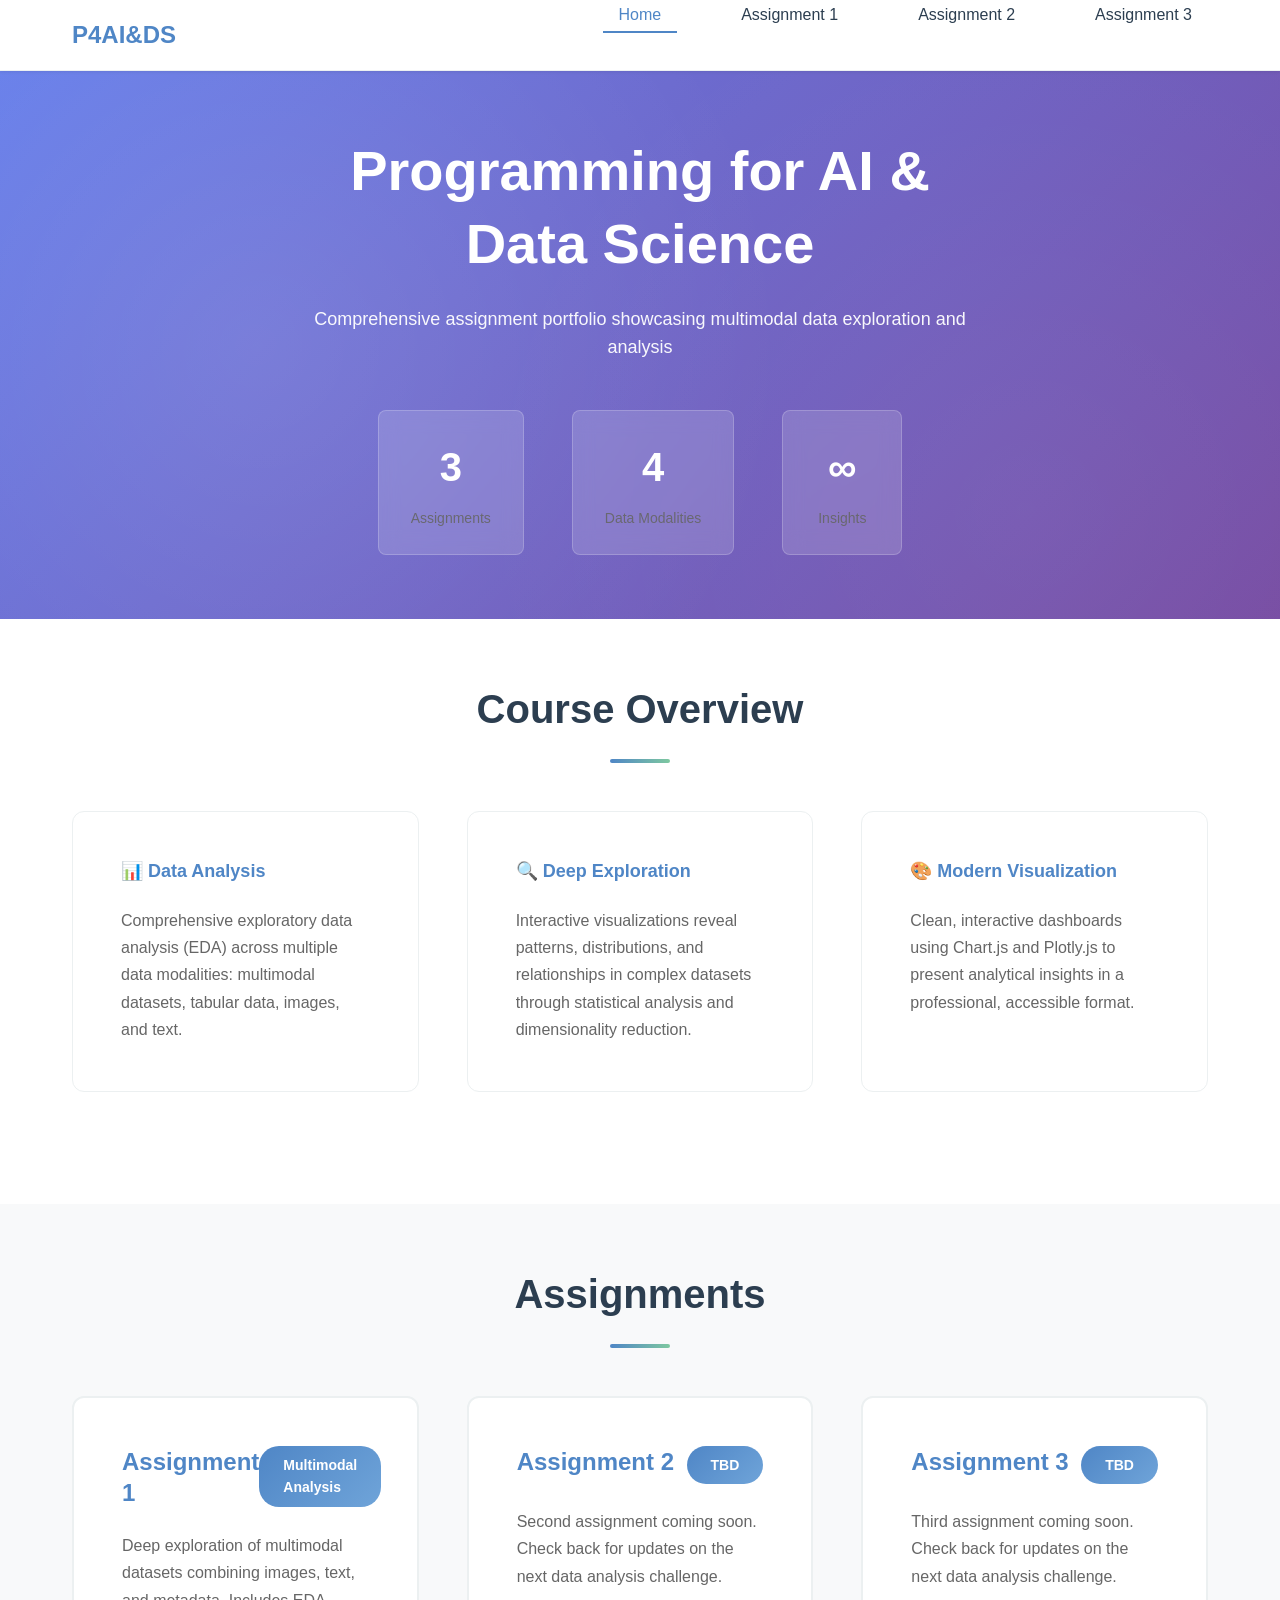
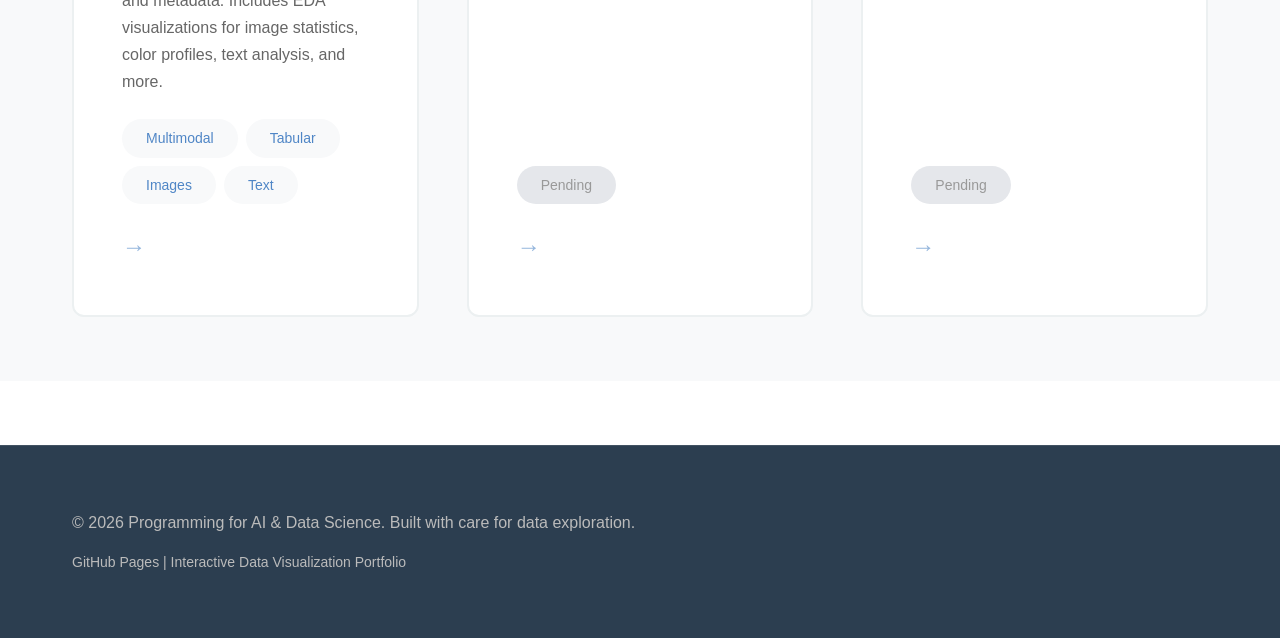
==== docs/index.html @ 7ad5f154 "add: eda data for multimodal and github page" ====
<!DOCTYPE html>
<html lang="en">
<head>
  <meta charset="UTF-8">
  <meta name="viewport" content="width=device-width, initial-scale=1.0">
  <title>Programming for AI & Data Science</title>
  <link rel="stylesheet" href="assets/css/style.css">
  <link rel="icon" type="image/svg+xml" href="assets/icon.svg">
</head>
<body>
  <!-- Navigation Bar -->
  <nav class="navbar">
    <div class="nav-container">
      <a href="index.html" class="nav-brand">P4AI&DS</a>
      <ul class="nav-links">
        <li><a href="index.html" class="active">Home</a></li>
        <li><a href="assignment1.html">Assignment 1</a></li>
        <li><a href="assignment2.html">Assignment 2</a></li>
        <li><a href="assignment3.html">Assignment 3</a></li>
      </ul>
    </div>
  </nav>

  <!-- Hero Section -->
  <section class="hero">
    <div class="hero-content">
      <h1>Programming for AI & Data Science</h1>
      <p class="subtitle">Comprehensive assignment portfolio showcasing multimodal data exploration and analysis</p>
      <div class="hero-stats">
        <div class="stat-card">
          <div class="stat-number">3</div>
          <div class="stat-label">Assignments</div>
        </div>
        <div class="stat-card">
          <div class="stat-number">4</div>
          <div class="stat-label">Data Modalities</div>
        </div>
        <div class="stat-card">
          <div class="stat-number">∞</div>
          <div class="stat-label">Insights</div>
        </div>
      </div>
    </div>
  </section>

  <!-- Course Overview -->
  <section class="section">
    <div class="container">
      <h2 class="section-title">Course Overview</h2>
      <div class="cards-grid">
        <div class="info-card">
          <h3>📊 Data Analysis</h3>
          <p>Comprehensive exploratory data analysis (EDA) across multiple data modalities: multimodal datasets, tabular data, images, and text.</p>
        </div>
        <div class="info-card">
          <h3>🔍 Deep Exploration</h3>
          <p>Interactive visualizations reveal patterns, distributions, and relationships in complex datasets through statistical analysis and dimensionality reduction.</p>
        </div>
        <div class="info-card">
          <h3>🎨 Modern Visualization</h3>
          <p>Clean, interactive dashboards using Chart.js and Plotly.js to present analytical insights in a professional, accessible format.</p>
        </div>
      </div>
    </div>
  </section>

  <!-- Assignments Overview -->
  <section class="section section-alt">
    <div class="container">
      <h2 class="section-title">Assignments</h2>
      <div class="assignments-grid">
        <!-- Assignment 1 -->
        <a href="assignment1.html" class="assignment-card">
          <div class="assignment-header">
            <h3>Assignment 1</h3>
            <span class="badge">Multimodal Analysis</span>
          </div>
          <p>Deep exploration of multimodal datasets combining images, text, and metadata. Includes EDA visualizations for image statistics, color profiles, text analysis, and more.</p>
          <div class="assignment-subtopics">
            <span class="topic">Multimodal</span>
            <span class="topic">Tabular</span>
            <span class="topic">Images</span>
            <span class="topic">Text</span>
          </div>
          <div class="card-arrow">→</div>
        </a>

        <!-- Assignment 2 -->
        <a href="assignment2.html" class="assignment-card">
          <div class="assignment-header">
            <h3>Assignment 2</h3>
            <span class="badge">TBD</span>
          </div>
          <p>Second assignment coming soon. Check back for updates on the next data analysis challenge.</p>
          <div class="assignment-subtopics">
            <span class="topic-disabled">Pending</span>
          </div>
          <div class="card-arrow">→</div>
        </a>

        <!-- Assignment 3 -->
        <a href="assignment3.html" class="assignment-card">
          <div class="assignment-header">
            <h3>Assignment 3</h3>
            <span class="badge">TBD</span>
          </div>
          <p>Third assignment coming soon. Check back for updates on the next data analysis challenge.</p>
          <div class="assignment-subtopics">
            <span class="topic-disabled">Pending</span>
          </div>
          <div class="card-arrow">→</div>
        </a>
      </div>
    </div>
  </section>

  <!-- Footer -->
  <footer class="footer">
    <div class="container">
      <p>&copy; 2026 Programming for AI & Data Science. Built with care for data exploration.</p>
      <p class="footer-meta">GitHub Pages | Interactive Data Visualization Portfolio</p>
    </div>
  </footer>

  <script src="assets/js/main.js"></script>
</body>
</html>
---- docs/assets/css/style.css ----
/* ============================================================================
   Global Styles & Variables
   ============================================================================ */

:root {
  /* Color Palette */
  --primary: #4f86c6;
  --primary-dark: #3d5f91;
  --primary-light: #6fa4d9;
  --secondary: #7ec8a0;
  --accent: #f39c12;
  --neutral-dark: #2c3e50;
  --neutral-light: #ecf0f1;
  --neutral-lighter: #f8f9fa;
  --success: #27ae60;
  --warning: #e67e22;
  --danger: #e74c3c;
  
  /* Typography */
  --font-family: -apple-system, BlinkMacSystemFont, 'Segoe UI', Roboto, 'Helvetica Neue', Arial, sans-serif;
  --font-mono: 'Fira Code', 'Courier New', monospace;
  --font-size-sm: 0.875rem;
  --font-size-base: 1rem;
  --font-size-lg: 1.125rem;
  --font-size-xl: 1.5rem;
  --font-size-2xl: 2rem;
  --font-size-3xl: 2.5rem;
  --font-size-4xl: 3.5rem;
  
  /* Spacing */
  --spacing-xs: 0.25rem;
  --spacing-sm: 0.5rem;
  --spacing-base: 1rem;
  --spacing-lg: 1.5rem;
  --spacing-xl: 2rem;
  --spacing-2xl: 3rem;
  --spacing-3xl: 4rem;
  
  /* Shadows */
  --shadow-sm: 0 1px 3px rgba(0, 0, 0, 0.08);
  --shadow-md: 0 4px 12px rgba(0, 0, 0, 0.12);
  --shadow-lg: 0 8px 24px rgba(0, 0, 0, 0.15);
  --shadow-hover: 0 12px 32px rgba(0, 0, 0, 0.18);
  
  /* Border Radius */
  --radius-sm: 4px;
  --radius-md: 8px;
  --radius-lg: 12px;
  --radius-xl: 16px;
  
  /* Transitions */
  --transition: all 0.3s cubic-bezier(0.4, 0, 0.2, 1);
  --transition-fast: all 0.15s ease-out;
}

/* Reset & Base */
* {
  margin: 0;
  padding: 0;
  box-sizing: border-box;
}

html {
  scroll-behavior: smooth;
}

body {
  font-family: var(--font-family);
  line-height: 1.6;
  color: var(--neutral-dark);
  background-color: #fff;
  overflow-x: hidden;
}

/* ============================================================================
   Typography
   ============================================================================ */

h1, h2, h3, h4, h5, h6 {
  font-weight: 600;
  line-height: 1.3;
  margin-bottom: var(--spacing-lg);
}

h1 { font-size: var(--font-size-4xl); }
h2 { font-size: var(--font-size-3xl); }
h3 { font-size: var(--font-size-xl); }
h4 { font-size: var(--font-size-lg); }

p {
  margin-bottom: var(--spacing-base);
}

p:last-child {
  margin-bottom: 0;
}

a {
  color: var(--primary);
  text-decoration: none;
  transition: var(--transition);
}

a:hover {
  color: var(--primary-dark);
}

/* ============================================================================
   Navigation Bar
   ============================================================================ */

.navbar {
  background-color: #fff;
  border-bottom: 1px solid var(--neutral-light);
  position: sticky;
  top: 0;
  z-index: 100;
  box-shadow: var(--shadow-sm);
}

.nav-container {
  max-width: 1200px;
  margin: 0 auto;
  display: flex;
  justify-content: space-between;
  align-items: center;
  padding: 0 var(--spacing-xl);
  height: 70px;
}

.nav-brand {
  font-size: var(--font-size-xl);
  font-weight: 700;
  color: var(--primary);
  display: flex;
  align-items: center;
}

.nav-links {
  display: flex;
  list-style: none;
  gap: var(--spacing-2xl);
}

.nav-links a {
  font-size: var(--font-size-base);
  font-weight: 500;
  color: var(--neutral-dark);
  padding: var(--spacing-sm) var(--spacing-base);
  border-bottom: 2px solid transparent;
  transition: var(--transition-fast);
}

.nav-links a:hover,
.nav-links a.active {
  color: var(--primary);
  border-bottom-color: var(--primary);
}

/* Responsive Navigation */
@media (max-width: 768px) {
  .nav-container {
    padding: 0 var(--spacing-lg);
  }
  
  .nav-links {
    gap: var(--spacing-lg);
  }
}

/* ============================================================================
   Hero Section
   ============================================================================ */

.hero {
  background: linear-gradient(135deg, #667eea 0%, #764ba2 100%);
  color: #fff;
  padding: var(--spacing-3xl) var(--spacing-xl);
  text-align: center;
  min-height: 450px;
  display: flex;
  align-items: center;
  justify-content: center;
  position: relative;
  overflow: hidden;
}

.hero::before {
  content: '';
  position: absolute;
  top: 0;
  left: 0;
  right: 0;
  bottom: 0;
  background: 
    radial-gradient(circle at 20% 50%, rgba(255,255,255,.1) 0%, transparent 50%),
    radial-gradient(circle at 80% 80%, rgba(255,255,255,.05) 0%, transparent 50%);
  pointer-events: none;
}

.hero-content {
  position: relative;
  z-index: 1;
  max-width: 700px;
}

.hero h1 {
  font-size: var(--font-size-4xl);
  margin-bottom: var(--spacing-lg);
  animation: slideDown 0.8s ease-out;
}

.hero .subtitle {
  font-size: var(--font-size-lg);
  margin-bottom: var(--spacing-2xl);
  opacity: 0.95;
  animation: slideUp 0.8s ease-out 0.2s backwards;
}

.hero-stats {
  display: flex;
  justify-content: center;
  gap: var(--spacing-2xl);
  margin-top: var(--spacing-2xl);
  animation: slideUp 0.8s ease-out 0.4s backwards;
}

.stat-card {
  background: rgba(255, 255, 255, 0.15);
  backdrop-filter: blur(10px);
  padding: var(--spacing-lg) var(--spacing-xl);
  border-radius: var(--radius-md);
  border: 1px solid rgba(255, 255, 255, 0.2);
  min-width: 120px;
}

.stat-number {
  font-size: var(--font-size-3xl);
  font-weight: 700;
  display: block;
}

.stat-label {
  font-size: var(--font-size-sm);
  opacity: 0.9;
  margin-top: var(--spacing-sm);
  display: block;
}

@keyframes slideDown {
  from {
    opacity: 0;
    transform: translateY(-30px);
  }
  to {
    opacity: 1;
    transform: translateY(0);
  }
}

@keyframes slideUp {
  from {
    opacity: 0;
    transform: translateY(30px);
  }
  to {
    opacity: 1;
    transform: translateY(0);
  }
}

/* Responsive Hero */
@media (max-width: 768px) {
  .hero {
    min-height: 350px;
    padding: var(--spacing-2xl) var(--spacing-lg);
  }
  
  .hero h1 {
    font-size: var(--font-size-3xl);
  }
  
  .hero .subtitle {
    font-size: var(--font-size-base);
  }
  
  .hero-stats {
    flex-direction: column;
    gap: var(--spacing-lg);
  }
}

/* ============================================================================
   Container & Layout
   ============================================================================ */

.container {
  max-width: 1200px;
  margin: 0 auto;
  padding: 0 var(--spacing-xl);
}

.section {
  padding: var(--spacing-3xl) 0;
}

.section-alt {
  background-color: var(--neutral-lighter);
}

.section-title {
  text-align: center;
  margin-bottom: var(--spacing-2xl);
  position: relative;
  display: inline-block;
  width: 100%;
}

.section-title::after {
  content: '';
  display: block;
  width: 60px;
  height: 4px;
  background: linear-gradient(90deg, var(--primary), var(--secondary));
  margin: var(--spacing-lg) auto 0;
  border-radius: 2px;
}

/* ============================================================================
   Cards Grid
   ============================================================================ */

.cards-grid {
  display: grid;
  grid-template-columns: repeat(auto-fit, minmax(280px, 1fr));
  gap: var(--spacing-2xl);
  margin-bottom: var(--spacing-2xl);
}

.info-card {
  background: #fff;
  border: 1px solid var(--neutral-light);
  border-radius: var(--radius-lg);
  padding: var(--spacing-2xl);
  transition: var(--transition);
  display: flex;
  flex-direction: column;
}

.info-card:hover {
  transform: translateY(-4px);
  box-shadow: var(--shadow-md);
  border-color: var(--primary-light);
}

.info-card h3 {
  color: var(--primary);
  margin-bottom: var(--spacing-lg);
  font-size: var(--font-size-lg);
}

.info-card p {
  color: #666;
  flex-grow: 1;
  line-height: 1.7;
}

/* ============================================================================
   Assignments Grid & Cards
   ============================================================================ */

.assignments-grid {
  display: grid;
  grid-template-columns: repeat(auto-fit, minmax(320px, 1fr));
  gap: var(--spacing-2xl);
}

.assignment-card {
  background: #fff;
  border: 2px solid var(--neutral-light);
  border-radius: var(--radius-lg);
  padding: var(--spacing-2xl);
  transition: var(--transition);
  display: flex;
  flex-direction: column;
  position: relative;
  overflow: hidden;
  cursor: pointer;
}

.assignment-card::before {
  content: '';
  position: absolute;
  top: 0;
  left: 0;
  right: 0;
  height: 4px;
  background: linear-gradient(90deg, var(--primary), var(--secondary));
  transform: scaleX(0);
  transform-origin: left;
  transition: var(--transition);
}

.assignment-card:hover {
  transform: translateY(-6px);
  box-shadow: var(--shadow-lg);
  border-color: var(--primary);
}

.assignment-card:hover::before {
  transform: scaleX(1);
}

.assignment-header {
  display: flex;
  justify-content: space-between;
  align-items: flex-start;
  margin-bottom: var(--spacing-lg);
}

.assignment-header h3 {
  margin: 0;
  color: var(--primary);
  font-size: var(--font-size-xl);
}

.badge {
  display: inline-block;
  background: linear-gradient(135deg, var(--primary), var(--primary-light));
  color: #fff;
  padding: var(--spacing-sm) var(--spacing-lg);
  border-radius: 20px;
  font-size: var(--font-size-sm);
  font-weight: 600;
}

.assignment-card p {
  color: #666;
  margin-bottom: var(--spacing-lg);
  line-height: 1.7;
  flex-grow: 1;
}

.assignment-subtopics {
  display: flex;
  flex-wrap: wrap;
  gap: var(--spacing-sm);
  margin-bottom: var(--spacing-lg);
}

.topic {
  display: inline-block;
  background: var(--neutral-lighter);
  color: var(--primary);
  padding: var(--spacing-sm) var(--spacing-lg);
  border-radius: 20px;
  font-size: var(--font-size-sm);
  font-weight: 500;
  transition: var(--transition-fast);
}

.topic:hover {
  background: var(--primary);
  color: #fff;
}

.topic-disabled {
  display: inline-block;
  background: #e5e7eb;
  color: #999;
  padding: var(--spacing-sm) var(--spacing-lg);
  border-radius: 20px;
  font-size: var(--font-size-sm);
  font-weight: 500;
  cursor: not-allowed;
}

.card-arrow {
  font-size: var(--font-size-xl);
  color: var(--primary);
  transition: var(--transition-fast);
  opacity: 0.6;
  font-weight: 700;
}

.assignment-card:hover .card-arrow {
  opacity: 1;
  transform: translateX(4px);
}

/* ============================================================================
   Breadcrumb Navigation
   ============================================================================ */

.breadcrumb {
  display: flex;
  gap: var(--spacing-sm);
  margin-bottom: var(--spacing-2xl);
  font-size: var(--font-size-sm);
}

.breadcrumb a {
  color: var(--primary);
}

.breadcrumb a:hover {
  text-decoration: underline;
}

.breadcrumb span {
  color: #999;
}

/* ============================================================================
   Subpage Navigation
   ============================================================================ */

.subpage-nav {
  display: flex;
  flex-direction: column;
  gap: var(--spacing-lg);
  margin-bottom: var(--spacing-2xl);
}

.nav-tabs {
  display: flex;
  gap: var(--spacing-sm);
  border-bottom: 2px solid var(--neutral-light);
  flex-wrap: wrap;
}

.nav-tab {
  padding: var(--spacing-lg) var(--spacing-xl);
  border-bottom: 3px solid transparent;
  color: #666;
  font-weight: 500;
  cursor: pointer;
  transition: var(--transition-fast);
  margin-bottom: -2px;
}

.nav-tab:hover {
  color: var(--primary);
}

.nav-tab.active {
  color: var(--primary);
  border-bottom-color: var(--primary);
}

.nav-buttons {
  display: grid;
  grid-template-columns: repeat(auto-fit, minmax(150px, 1fr));
  gap: var(--spacing-lg);
}

.nav-button {
  padding: var(--spacing-lg);
  background: var(--neutral-lighter);
  border: 2px solid var(--neutral-light);
  border-radius: var(--radius-md);
  text-align: center;
  font-weight: 600;
  cursor: pointer;
  transition: var(--transition);
  color: var(--primary);
}

.nav-button:hover {
  background: var(--primary);
  color: #fff;
  border-color: var(--primary);
  transform: translateY(-2px);
}

.nav-button.active {
  background: var(--primary);
  color: #fff;
  border-color: var(--primary);
}

@media (max-width: 768px) {
  .nav-tabs {
    flex-direction: column;
  }
  
  .nav-tab {
    border-bottom: none;
    border-left: 3px solid transparent;
    padding: var(--spacing-base) var(--spacing-lg);
    margin-bottom: 0;
  }
  
  .nav-tab.active {
    border-left-color: var(--primary);
    border-bottom: none;
  }
}

/* ============================================================================
   Content Cards & Sections
   ============================================================================ */

.content-card {
  background: #fff;
  border: 1px solid var(--neutral-light);
  border-radius: var(--radius-lg);
  padding: var(--spacing-2xl);
  margin-bottom: var(--spacing-2xl);
  transition: var(--transition);
}

.content-card:hover {
  box-shadow: var(--shadow-md);
  border-color: var(--primary-light);
}

.content-card h3 {
  color: var(--primary);
  margin-bottom: var(--spacing-lg);
}

.content-card h4 {
  color: var(--neutral-dark);
  margin-top: var(--spacing-lg);
  margin-bottom: var(--spacing-base);
}

.content-card p {
  color: #666;
  margin-bottom: var(--spacing-base);
}

/* ============================================================================
   Charts Container
   ============================================================================ */

.chart-container {
  position: relative;
  background: #fff;
  border: 1px solid var(--neutral-light);
  border-radius: var(--radius-lg);
  padding: var(--spacing-2xl);
  margin-bottom: var(--spacing-2xl);
}

.chart-title {
  font-size: var(--font-size-lg);
  font-weight: 600;
  color: var(--primary);
  margin-bottom: var(--spacing-base);
}

.chart-description {
  font-size: var(--font-size-sm);
  color: #888;
  margin-bottom: var(--spacing-lg);
  line-height: 1.5;
}

.chart-wrapper {
  position: relative;
  min-height: 300px;
  display: flex;
  align-items: center;
  justify-content: center;
}

.charts-grid {
  display: grid;
  grid-template-columns: repeat(auto-fit, minmax(450px, 1fr));
  gap: var(--spacing-2xl);
  margin-bottom: var(--spacing-2xl);
}

@media (max-width: 768px) {
  .charts-grid {
    grid-template-columns: 1fr;
  }
}

/* ============================================================================
   Stats Sheet
   ============================================================================ */

.stats-hero {
  background: linear-gradient(135deg, rgba(79, 134, 198, 0.1), rgba(126, 200, 160, 0.1));
  border: 2px solid var(--primary-light);
  border-radius: var(--radius-lg);
  padding: var(--spacing-2xl);
  margin-bottom: var(--spacing-2xl);
  text-align: center;
}

.stats-hero-content {
  display: grid;
  grid-template-columns: repeat(auto-fit, minmax(200px, 1fr));
  gap: var(--spacing-2xl);
  margin-bottom: var(--spacing-xl);
}

.stat-item {
  text-align: center;
}

.stat-value {
  font-size: var(--font-size-3xl);
  font-weight: 700;
  color: var(--primary);
  display: block;
}

.stat-label {
  font-size: var(--font-size-sm);
  color: #666;
  margin-top: var(--spacing-sm);
}

/* ============================================================================
   Badge & Pill Styles
   ============================================================================ */

.badge-grid {
  display: grid;
  grid-template-columns: repeat(auto-fit, minmax(150px, 1fr));
  gap: var(--spacing-lg);
  margin-bottom: var(--spacing-2xl);
}

.badge-item {
  background: #fff;
  border: 1px solid var(--neutral-light);
  border-radius: var(--radius-md);
  padding: var(--spacing-lg);
  text-align: center;
  transition: var(--transition);
}

.badge-item:hover {
  box-shadow: var(--shadow-md);
  border-color: var(--primary);
}

.badge-label {
  display: block;
  font-weight: 600;
  color: var(--primary);
  margin-bottom: var(--spacing-sm);
}

.badge-value {
  display: block;
  font-size: var(--font-size-xl);
  font-weight: 700;
  color: var(--neutral-dark);
}

/* Quality Badges */
.quality-badge {
  display: inline-block;
  padding: var(--spacing-sm) var(--spacing-lg);
  border-radius: 4px;
  font-weight: 600;
  font-size: var(--font-size-sm);
  margin-right: var(--spacing-base);
  margin-bottom: var(--spacing-base);
}

.quality-badge.success {
  background: #d4edda;
  color: #155724;
  border: 1px solid #c3e6cb;
}

.quality-badge.warning {
  background: #fff3cd;
  color: #856404;
  border: 1px solid #ffeeba;
}

.quality-badge.danger {
  background: #f8d7da;
  color: #721c24;
  border: 1px solid #f5c6cb;
}

/* ============================================================================
   Color Swatches
   ============================================================================ */

.swatches-container {
  display: grid;
  grid-template-columns: repeat(auto-fit, minmax(100px, 1fr));
  gap: var(--spacing-lg);
  margin-bottom: var(--spacing-2xl);
}

.swatch {
  width: 100%;
  aspect-ratio: 1;
  border-radius: var(--radius-lg);
  display: flex;
  align-items: flex-end;
  justify-content: center;
  padding: var(--spacing-base);
  cursor: pointer;
  transition: var(--transition);
  box-shadow: var(--shadow-sm);
  border: 1px solid rgba(0, 0, 0, 0.05);
}

.swatch:hover {
  transform: scale(1.05);
  box-shadow: var(--shadow-md);
}

.swatch span {
  font-size: var(--font-size-sm);
  font-weight: 600;
  color: #fff;
  text-shadow: 0 1px 3px rgba(0, 0, 0, 0.3);
  text-align: center;
}

/* ============================================================================
   Gallery Grid
   ============================================================================ */

.gallery-grid {
  display: grid;
  grid-template-columns: repeat(auto-fill, minmax(150px, 1fr));
  gap: var(--spacing-lg);
  margin-bottom: var(--spacing-2xl);
}

.gallery-item {
  aspect-ratio: 1;
  background: var(--neutral-lighter);
  border-radius: var(--radius-md);
  overflow: hidden;
  cursor: pointer;
  transition: var(--transition);
  box-shadow: var(--shadow-sm);
  border: 1px solid var(--neutral-light);
}

.gallery-item:hover {
  transform: scale(1.05);
  box-shadow: var(--shadow-md);
}

.gallery-item img {
  width: 100%;
  height: 100%;
  object-fit: cover;
  display: block;
}

/* ============================================================================
   List Styles
   ============================================================================ */

ul, ol {
  margin-left: var(--spacing-xl);
  margin-bottom: var(--spacing-lg);
}

li {
  margin-bottom: var(--spacing-base);
  color: #666;
}

/* ============================================================================
   Code Block
   ============================================================================ */

code {
  background: var(--neutral-lighter);
  padding: 2px 6px;
  border-radius: 4px;
  font-family: var(--font-mono);
  font-size: 0.9em;
  color: #e74c3c;
}

pre {
  background: #2c3e50;
  color: #ecf0f1;
  padding: var(--spacing-lg);
  border-radius: var(--radius-md);
  overflow-x: auto;
  margin-bottom: var(--spacing-lg);
  font-family: var(--font-mono);
  font-size: 0.9rem;
}

pre code {
  background: none;
  color: inherit;
  padding: 0;
}

/* ============================================================================
   Loading States
   ============================================================================ */

.loading {
  display: inline-block;
  width: 20px;
  height: 20px;
  border: 3px solid var(--neutral-light);
  border-top-color: var(--primary);
  border-radius: 50%;
  animation: spin 0.8s linear infinite;
}

@keyframes spin {
  to { transform: rotate(360deg); }
}

.placeholder {
  background: var(--neutral-lighter);
  border: 2px dashed var(--neutral-light);
  border-radius: var(--radius-md);
  padding: var(--spacing-3xl) var(--spacing-xl);
  text-align: center;
  color: #999;
}

/* ============================================================================
   Footer
   ============================================================================ */

.footer {
  background: var(--neutral-dark);
  color: #fff;
  padding: var(--spacing-3xl) 0;
  margin-top: var(--spacing-3xl);
  border-top: 1px solid rgba(255, 255, 255, 0.1);
}

.footer p {
  margin-bottom: var(--spacing-base);
  color: #bbb;
}

.footer p:last-child {
  margin-bottom: 0;
}

.footer-meta {
  font-size: var(--font-size-sm);
  color: #999;
}

/* ============================================================================
   Responsive Design
   ============================================================================ */

@media (max-width: 768px) {
  :root {
    --font-size-4xl: 2rem;
    --font-size-3xl: 1.75rem;
    --spacing-3xl: 2rem;
    --spacing-2xl: 1.5rem;
  }
  
  .container {
    padding: 0 var(--spacing-lg);
  }
  
  .section {
    padding: var(--spacing-2xl) 0;
  }
  
  .cards-grid {
    grid-template-columns: 1fr;
  }
  
  .assignments-grid {
    grid-template-columns: 1fr;
  }
  
  .hero-stats {
    gap: var(--spacing-lg);
  }
}

/* ============================================================================
   Utilities
   ============================================================================ */

.text-center { text-align: center; }
.text-right { text-align: right; }
.text-primary { color: var(--primary); }
.text-secondary { color: var(--secondary); }
.text-muted { color: #999; }

.mt-sm { margin-top: var(--spacing-sm); }
.mt-base { margin-top: var(--spacing-base); }
.mt-lg { margin-top: var(--spacing-lg); }
.mt-xl { margin-top: var(--spacing-xl); }
.mt-2xl { margin-top: var(--spacing-2xl); }

.mb-sm { margin-bottom: var(--spacing-sm); }
.mb-base { margin-bottom: var(--spacing-base); }
.mb-lg { margin-bottom: var(--spacing-lg); }
.mb-xl { margin-bottom: var(--spacing-xl); }
.mb-2xl { margin-bottom: var(--spacing-2xl); }

.gap-sm { gap: var(--spacing-sm); }
.gap-base { gap: var(--spacing-base); }
.gap-lg { gap: var(--spacing-lg); }
.gap-xl { gap: var(--spacing-xl); }
.gap-2xl { gap: var(--spacing-2xl); }
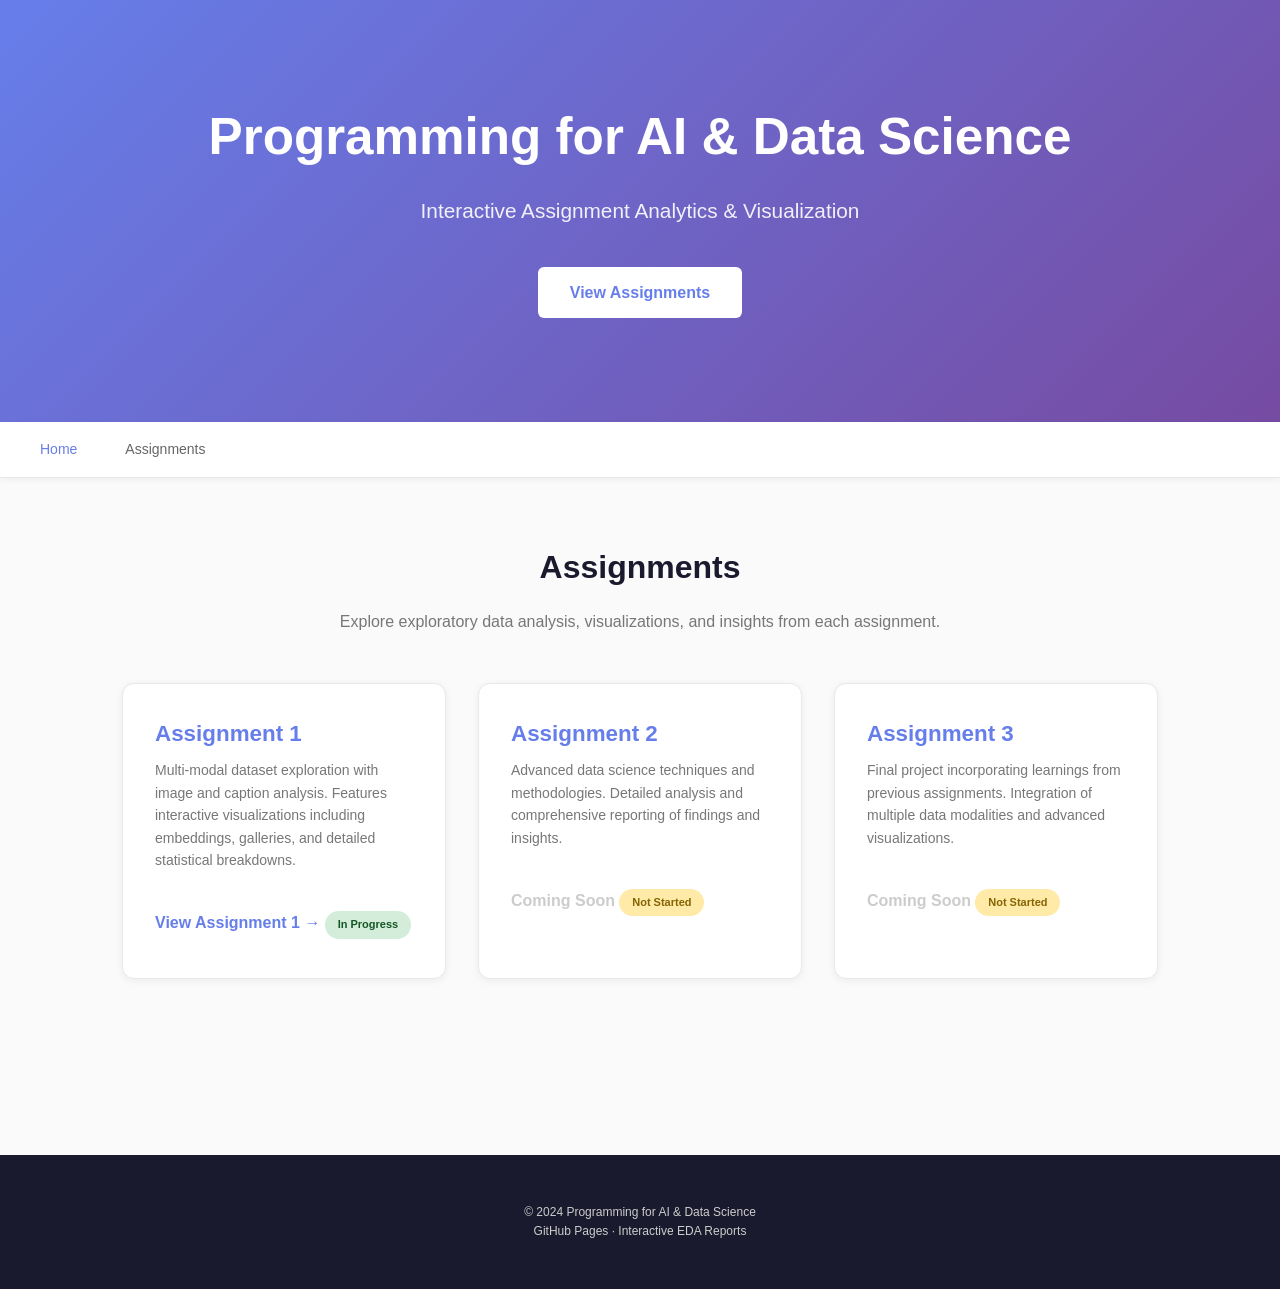
==== commit 4663ebe2: "add: eda data for multimodal and github page" ====
--- a/docs/index.html
+++ b/docs/index.html
@@ -5,123 +5,161 @@
   <meta name="viewport" content="width=device-width, initial-scale=1.0">
   <title>Programming for AI & Data Science</title>
   <link rel="stylesheet" href="assets/css/style.css">
-  <link rel="icon" type="image/svg+xml" href="assets/icon.svg">
+  <style>
+    .hero {
+      background: linear-gradient(135deg, #667eea 0%, #764ba2 100%);
+      color: #fff;
+      padding: 6rem 2rem;
+      text-align: center;
+    }
+
+    .hero h1 {
+      font-size: 3.2rem;
+      margin-bottom: 1rem;
+      font-weight: 700;
+    }
+
+    .hero p {
+      font-size: 1.3rem;
+      color: rgba(255, 255, 255, 0.9);
+      margin-bottom: 2rem;
+    }
+
+    .cta-button {
+      display: inline-block;
+      background: #fff;
+      color: #667eea;
+      padding: 0.8rem 2rem;
+      border-radius: 6px;
+      text-decoration: none;
+      font-weight: 600;
+      transition: transform 0.2s ease, box-shadow 0.2s ease;
+      margin: 0.5rem;
+    }
+
+    .cta-button:hover {
+      transform: translateY(-2px);
+      box-shadow: 0 6px 12px rgba(0, 0, 0, 0.15);
+    }
+
+    .assignments {
+      display: grid;
+      grid-template-columns: repeat(auto-fit, minmax(300px, 1fr));
+      gap: 2rem;
+      margin: 3rem 0;
+    }
+
+    .assignment-card {
+      background: #fff;
+      border: 1px solid #e8e8e8;
+      border-radius: 12px;
+      padding: 2rem;
+      box-shadow: 0 2px 8px rgba(0, 0, 0, 0.06);
+      transition: all 0.3s ease;
+    }
+
+    .assignment-card:hover {
+      transform: translateY(-4px);
+      box-shadow: 0 8px 20px rgba(0, 0, 0, 0.12);
+      border-color: #667eea;
+    }
+
+    .assignment-card h3 {
+      color: #667eea;
+      font-size: 1.4rem;
+      margin-bottom: 0.5rem;
+    }
+
+    .assignment-card p {
+      color: #777;
+      margin-bottom: 1.5rem;
+      font-size: 14px;
+      line-height: 1.6;
+    }
+
+    .assignment-link {
+      display: inline-block;
+      color: #667eea;
+      text-decoration: none;
+      font-weight: 600;
+      padding: 0.5rem 0;
+      border-bottom: 2px solid transparent;
+      transition: border-color 0.2s ease;
+    }
+
+    .assignment-link:hover {
+      border-bottom-color: #667eea;
+    }
+
+    .status {
+      display: inline-block;
+      background: #ffeaa7;
+      color: #856404;
+      padding: 0.3rem 0.8rem;
+      border-radius: 20px;
+      font-size: 11px;
+      font-weight: 600;
+      margin-top: 1rem;
+    }
+
+    .status.done {
+      background: #d4edda;
+      color: #155724;
+    }
+  </style>
 </head>
 <body>
-  <!-- Navigation Bar -->
-  <nav class="navbar">
-    <div class="nav-container">
-      <a href="index.html" class="nav-brand">P4AI&DS</a>
-      <ul class="nav-links">
-        <li><a href="index.html" class="active">Home</a></li>
-        <li><a href="assignment1.html">Assignment 1</a></li>
-        <li><a href="assignment2.html">Assignment 2</a></li>
-        <li><a href="assignment3.html">Assignment 3</a></li>
-      </ul>
+
+<div class="hero">
+  <h1>Programming for AI & Data Science</h1>
+  <p>Interactive Assignment Analytics & Visualization</p>
+  <div>
+    <a href="#assignments" class="cta-button">View Assignments</a>
+  </div>
+</div>
+
+<nav style="background: #fff; border-bottom: 1px solid #e8e8e8;">
+  <a href="#" style="color: #667eea;">Home</a>
+  <a href="#assignments" style="color: #666;">Assignments</a>
+</nav>
+
+<section id="assignments" style="padding: 4rem 2rem; max-width: 1100px; margin: 0 auto;">
+  <h2 style="text-align: center; font-size: 2rem; margin-bottom: 1rem; color: #1a1a2e;">Assignments</h2>
+  <p style="text-align: center; color: #777; margin-bottom: 3rem;">
+    Explore exploratory data analysis, visualizations, and insights from each assignment.
+  </p>
+
+  <div class="assignments">
+    <!-- Assignment 1 -->
+    <div class="assignment-card">
+      <h3>Assignment 1</h3>
+      <p>Multi-modal dataset exploration with image and caption analysis. Features interactive visualizations including embeddings, galleries, and detailed statistical breakdowns.</p>
+      <a href="assignment1.html" class="assignment-link">View Assignment 1 →</a>
+      <div class="status done">In Progress</div>
     </div>
-  </nav>
 
-  <!-- Hero Section -->
-  <section class="hero">
-    <div class="hero-content">
-      <h1>Programming for AI & Data Science</h1>
-      <p class="subtitle">Comprehensive assignment portfolio showcasing multimodal data exploration and analysis</p>
-      <div class="hero-stats">
-        <div class="stat-card">
-          <div class="stat-number">3</div>
-          <div class="stat-label">Assignments</div>
-        </div>
-        <div class="stat-card">
-          <div class="stat-number">4</div>
-          <div class="stat-label">Data Modalities</div>
-        </div>
-        <div class="stat-card">
-          <div class="stat-number">∞</div>
-          <div class="stat-label">Insights</div>
-        </div>
-      </div>
+    <!-- Assignment 2 -->
+    <div class="assignment-card">
+      <h3>Assignment 2</h3>
+      <p>Advanced data science techniques and methodologies. Detailed analysis and comprehensive reporting of findings and insights.</p>
+      <a href="#" class="assignment-link" style="color: #ccc; cursor: not-allowed; pointer-events: none;">Coming Soon</a>
+      <div class="status">Not Started</div>
     </div>
-  </section>
 
-  <!-- Course Overview -->
-  <section class="section">
-    <div class="container">
-      <h2 class="section-title">Course Overview</h2>
-      <div class="cards-grid">
-        <div class="info-card">
-          <h3>📊 Data Analysis</h3>
-          <p>Comprehensive exploratory data analysis (EDA) across multiple data modalities: multimodal datasets, tabular data, images, and text.</p>
-        </div>
-        <div class="info-card">
-          <h3>🔍 Deep Exploration</h3>
-          <p>Interactive visualizations reveal patterns, distributions, and relationships in complex datasets through statistical analysis and dimensionality reduction.</p>
-        </div>
-        <div class="info-card">
-          <h3>🎨 Modern Visualization</h3>
-          <p>Clean, interactive dashboards using Chart.js and Plotly.js to present analytical insights in a professional, accessible format.</p>
-        </div>
-      </div>
+    <!-- Assignment 3 -->
+    <div class="assignment-card">
+      <h3>Assignment 3</h3>
+      <p>Final project incorporating learnings from previous assignments. Integration of multiple data modalities and advanced visualizations.</p>
+      <a href="#" class="assignment-link" style="color: #ccc; cursor: not-allowed; pointer-events: none;">Coming Soon</a>
+      <div class="status">Not Started</div>
     </div>
-  </section>
+  </div>
+</section>
 
-  <!-- Assignments Overview -->
-  <section class="section section-alt">
-    <div class="container">
-      <h2 class="section-title">Assignments</h2>
-      <div class="assignments-grid">
-        <!-- Assignment 1 -->
-        <a href="assignment1.html" class="assignment-card">
-          <div class="assignment-header">
-            <h3>Assignment 1</h3>
-            <span class="badge">Multimodal Analysis</span>
-          </div>
-          <p>Deep exploration of multimodal datasets combining images, text, and metadata. Includes EDA visualizations for image statistics, color profiles, text analysis, and more.</p>
-          <div class="assignment-subtopics">
-            <span class="topic">Multimodal</span>
-            <span class="topic">Tabular</span>
-            <span class="topic">Images</span>
-            <span class="topic">Text</span>
-          </div>
-          <div class="card-arrow">→</div>
-        </a>
+<footer style="background: #1a1a2e; color: #ccc; padding: 3rem 2rem; text-align: center; margin-top: 4rem; font-size: 12px;">
+  <p>&copy; 2024 Programming for AI & Data Science</p>
+  <p>GitHub Pages &middot; Interactive EDA Reports</p>
+</footer>
 
-        <!-- Assignment 2 -->
-        <a href="assignment2.html" class="assignment-card">
-          <div class="assignment-header">
-            <h3>Assignment 2</h3>
-            <span class="badge">TBD</span>
-          </div>
-          <p>Second assignment coming soon. Check back for updates on the next data analysis challenge.</p>
-          <div class="assignment-subtopics">
-            <span class="topic-disabled">Pending</span>
-          </div>
-          <div class="card-arrow">→</div>
-        </a>
-
-        <!-- Assignment 3 -->
-        <a href="assignment3.html" class="assignment-card">
-          <div class="assignment-header">
-            <h3>Assignment 3</h3>
-            <span class="badge">TBD</span>
-          </div>
-          <p>Third assignment coming soon. Check back for updates on the next data analysis challenge.</p>
-          <div class="assignment-subtopics">
-            <span class="topic-disabled">Pending</span>
-          </div>
-          <div class="card-arrow">→</div>
-        </a>
-      </div>
-    </div>
-  </section>
-
-  <!-- Footer -->
-  <footer class="footer">
-    <div class="container">
-      <p>&copy; 2026 Programming for AI & Data Science. Built with care for data exploration.</p>
-      <p class="footer-meta">GitHub Pages | Interactive Data Visualization Portfolio</p>
-    </div>
-  </footer>
-
-  <script src="assets/js/main.js"></script>
 </body>
 </html>
--- a/docs/assets/css/style.css
+++ b/docs/assets/css/style.css
@@ -1,63 +1,11 @@
-/* ============================================================================
-   Global Styles & Variables
-   ============================================================================ */
-
-:root {
-  /* Color Palette */
-  --primary: #4f86c6;
-  --primary-dark: #3d5f91;
-  --primary-light: #6fa4d9;
-  --secondary: #7ec8a0;
-  --accent: #f39c12;
-  --neutral-dark: #2c3e50;
-  --neutral-light: #ecf0f1;
-  --neutral-lighter: #f8f9fa;
-  --success: #27ae60;
-  --warning: #e67e22;
-  --danger: #e74c3c;
-  
-  /* Typography */
-  --font-family: -apple-system, BlinkMacSystemFont, 'Segoe UI', Roboto, 'Helvetica Neue', Arial, sans-serif;
-  --font-mono: 'Fira Code', 'Courier New', monospace;
-  --font-size-sm: 0.875rem;
-  --font-size-base: 1rem;
-  --font-size-lg: 1.125rem;
-  --font-size-xl: 1.5rem;
-  --font-size-2xl: 2rem;
-  --font-size-3xl: 2.5rem;
-  --font-size-4xl: 3.5rem;
-  
-  /* Spacing */
-  --spacing-xs: 0.25rem;
-  --spacing-sm: 0.5rem;
-  --spacing-base: 1rem;
-  --spacing-lg: 1.5rem;
-  --spacing-xl: 2rem;
-  --spacing-2xl: 3rem;
-  --spacing-3xl: 4rem;
-  
-  /* Shadows */
-  --shadow-sm: 0 1px 3px rgba(0, 0, 0, 0.08);
-  --shadow-md: 0 4px 12px rgba(0, 0, 0, 0.12);
-  --shadow-lg: 0 8px 24px rgba(0, 0, 0, 0.15);
-  --shadow-hover: 0 12px 32px rgba(0, 0, 0, 0.18);
-  
-  /* Border Radius */
-  --radius-sm: 4px;
-  --radius-md: 8px;
-  --radius-lg: 12px;
-  --radius-xl: 16px;
-  
-  /* Transitions */
-  --transition: all 0.3s cubic-bezier(0.4, 0, 0.2, 1);
-  --transition-fast: all 0.15s ease-out;
-}
-
-/* Reset & Base */
+/* ========================================
+   Global Styles
+   ======================================== */
+
 * {
+  box-sizing: border-box;
   margin: 0;
   padding: 0;
-  box-sizing: border-box;
 }
 
 html {
@@ -65,951 +13,331 @@
 }
 
 body {
-  font-family: var(--font-family);
+  font-family: -apple-system, BlinkMacSystemFont, 'Segoe UI', Roboto, Oxygen, Ubuntu,
+    Cantarell, 'Helvetica Neue', sans-serif;
+  background: #fafafa;
+  color: #333;
   line-height: 1.6;
-  color: var(--neutral-dark);
-  background-color: #fff;
-  overflow-x: hidden;
-}
-
-/* ============================================================================
-   Typography
-   ============================================================================ */
-
-h1, h2, h3, h4, h5, h6 {
-  font-weight: 600;
-  line-height: 1.3;
-  margin-bottom: var(--spacing-lg);
-}
-
-h1 { font-size: var(--font-size-4xl); }
-h2 { font-size: var(--font-size-3xl); }
-h3 { font-size: var(--font-size-xl); }
-h4 { font-size: var(--font-size-lg); }
-
-p {
-  margin-bottom: var(--spacing-base);
-}
-
-p:last-child {
-  margin-bottom: 0;
-}
-
-a {
-  color: var(--primary);
-  text-decoration: none;
-  transition: var(--transition);
-}
-
-a:hover {
-  color: var(--primary-dark);
-}
-
-/* ============================================================================
-   Navigation Bar
-   ============================================================================ */
-
-.navbar {
-  background-color: #fff;
-  border-bottom: 1px solid var(--neutral-light);
+}
+
+/* ========================================
+   Navigation
+   ======================================== */
+
+nav {
+  background: #1a1a2e;
+  color: #fff;
+  padding: 0 2rem;
+  display: flex;
+  gap: 2rem;
+  align-items: center;
+  flex-wrap: wrap;
+  box-shadow: 0 2px 6px rgba(0, 0, 0, 0.05);
   position: sticky;
   top: 0;
   z-index: 100;
-  box-shadow: var(--shadow-sm);
-}
-
-.nav-container {
-  max-width: 1200px;
-  margin: 0 auto;
+}
+
+nav a {
+  color: #ccc;
+  text-decoration: none;
+  padding: 1rem 0.5rem;
+  font-size: 14px;
+  transition: color 0.2s ease;
+  display: inline-block;
+}
+
+nav a:hover {
+  color: #fff;
+}
+
+/* ========================================
+   Hero Section
+   ======================================== */
+
+.hero {
+  background: linear-gradient(135deg, #1a1a2e 0%, #16213e 100%);
+  color: #fff;
+  padding: 4rem 2rem;
+  text-align: center;
+}
+
+.hero h1 {
+  font-size: 2.6rem;
+  margin-bottom: 0.5rem;
+  font-weight: 600;
+}
+
+.hero p {
+  font-size: 1.1rem;
+  color: #aaa;
+  margin-bottom: 2rem;
+}
+
+.stats-bar {
   display: flex;
-  justify-content: space-between;
-  align-items: center;
-  padding: 0 var(--spacing-xl);
-  height: 70px;
-}
-
-.nav-brand {
-  font-size: var(--font-size-xl);
-  font-weight: 700;
-  color: var(--primary);
-  display: flex;
-  align-items: center;
-}
-
-.nav-links {
-  display: flex;
-  list-style: none;
-  gap: var(--spacing-2xl);
-}
-
-.nav-links a {
-  font-size: var(--font-size-base);
-  font-weight: 500;
-  color: var(--neutral-dark);
-  padding: var(--spacing-sm) var(--spacing-base);
-  border-bottom: 2px solid transparent;
-  transition: var(--transition-fast);
-}
-
-.nav-links a:hover,
-.nav-links a.active {
-  color: var(--primary);
-  border-bottom-color: var(--primary);
-}
-
-/* Responsive Navigation */
-@media (max-width: 768px) {
-  .nav-container {
-    padding: 0 var(--spacing-lg);
-  }
-  
-  .nav-links {
-    gap: var(--spacing-lg);
-  }
-}
-
-/* ============================================================================
-   Hero Section
-   ============================================================================ */
-
-.hero {
-  background: linear-gradient(135deg, #667eea 0%, #764ba2 100%);
-  color: #fff;
-  padding: var(--spacing-3xl) var(--spacing-xl);
-  text-align: center;
-  min-height: 450px;
-  display: flex;
-  align-items: center;
+  gap: 1.5rem;
+  margin-top: 2rem;
+  flex-wrap: wrap;
   justify-content: center;
-  position: relative;
-  overflow: hidden;
-}
-
-.hero::before {
-  content: '';
-  position: absolute;
-  top: 0;
-  left: 0;
-  right: 0;
-  bottom: 0;
-  background: 
-    radial-gradient(circle at 20% 50%, rgba(255,255,255,.1) 0%, transparent 50%),
-    radial-gradient(circle at 80% 80%, rgba(255,255,255,.05) 0%, transparent 50%);
-  pointer-events: none;
-}
-
-.hero-content {
-  position: relative;
-  z-index: 1;
-  max-width: 700px;
-}
-
-.hero h1 {
-  font-size: var(--font-size-4xl);
-  margin-bottom: var(--spacing-lg);
-  animation: slideDown 0.8s ease-out;
-}
-
-.hero .subtitle {
-  font-size: var(--font-size-lg);
-  margin-bottom: var(--spacing-2xl);
-  opacity: 0.95;
-  animation: slideUp 0.8s ease-out 0.2s backwards;
-}
-
-.hero-stats {
-  display: flex;
-  justify-content: center;
-  gap: var(--spacing-2xl);
-  margin-top: var(--spacing-2xl);
-  animation: slideUp 0.8s ease-out 0.4s backwards;
-}
-
-.stat-card {
-  background: rgba(255, 255, 255, 0.15);
+}
+
+.stat-box {
+  background: rgba(255, 255, 255, 0.08);
+  border-radius: 10px;
+  padding: 1.5rem 2rem;
+  min-width: 140px;
   backdrop-filter: blur(10px);
-  padding: var(--spacing-lg) var(--spacing-xl);
-  border-radius: var(--radius-md);
-  border: 1px solid rgba(255, 255, 255, 0.2);
-  min-width: 120px;
-}
-
-.stat-number {
-  font-size: var(--font-size-3xl);
+  border: 1px solid rgba(255, 255, 255, 0.1);
+}
+
+.stat-box .val {
+  font-size: 2.2rem;
   font-weight: 700;
   display: block;
 }
 
-.stat-label {
-  font-size: var(--font-size-sm);
-  opacity: 0.9;
-  margin-top: var(--spacing-sm);
+.stat-box .lbl {
+  font-size: 12px;
+  color: #bbb;
+  margin-top: 0.5rem;
+  text-transform: uppercase;
+  letter-spacing: 0.5px;
+}
+
+/* ========================================
+   Sections
+   ======================================== */
+
+section {
+  padding: 3.5rem 2rem;
+  max-width: 1100px;
+  margin: 0 auto;
+}
+
+section h2 {
+  font-size: 1.6rem;
+  margin-bottom: 0.5rem;
+  color: #1a1a2e;
+  font-weight: 600;
+}
+
+section p.desc {
+  color: #777;
+  font-size: 14px;
+  margin-bottom: 2rem;
+  line-height: 1.5;
+}
+
+/* ========================================
+   Chart Container
+   ======================================== */
+
+.chart-wrap {
+  background: #fff;
+  border-radius: 12px;
+  padding: 2rem;
+  box-shadow: 0 1px 3px rgba(0, 0, 0, 0.06);
+  margin-bottom: 2rem;
+  border: 1px solid #e8e8e8;
+}
+
+.chart-wrap canvas {
+  max-width: 100%;
+  height: auto;
+}
+
+/* ========================================
+   Tabs & Buttons
+   ======================================== */
+
+.tab-bar {
+  display: flex;
+  gap: 0.5rem;
+  margin-bottom: 1.5rem;
+  flex-wrap: wrap;
+}
+
+.tab {
+  padding: 0.5rem 1rem;
+  border: 1px solid #ddd;
+  border-radius: 20px;
+  background: #fff;
+  cursor: pointer;
+  font-size: 13px;
+  transition: all 0.2s ease;
+  font-weight: 500;
+}
+
+.tab:hover {
+  border-color: #1a1a2e;
+  color: #1a1a2e;
+}
+
+.tab.active {
+  background: #1a1a2e;
+  color: #fff;
+  border-color: #1a1a2e;
+}
+
+/* ========================================
+   Gallery Grid
+   ======================================== */
+
+#gallery-grid {
+  display: grid;
+  grid-template-columns: repeat(auto-fill, minmax(160px, 1fr));
+  gap: 16px;
+}
+
+.gallery-card {
+  background: #fff;
+  border-radius: 8px;
+  overflow: hidden;
+  box-shadow: 0 1px 3px rgba(0, 0, 0, 0.08);
+  transition: transform 0.2s ease, box-shadow 0.2s ease;
+}
+
+.gallery-card:hover {
+  transform: translateY(-4px);
+  box-shadow: 0 4px 12px rgba(0, 0, 0, 0.12);
+}
+
+.gallery-card img {
+  width: 100%;
+  height: 160px;
+  object-fit: cover;
   display: block;
 }
 
-@keyframes slideDown {
-  from {
-    opacity: 0;
-    transform: translateY(-30px);
-  }
-  to {
-    opacity: 1;
-    transform: translateY(0);
-  }
-}
-
-@keyframes slideUp {
-  from {
-    opacity: 0;
-    transform: translateY(30px);
-  }
-  to {
-    opacity: 1;
-    transform: translateY(0);
-  }
-}
-
-/* Responsive Hero */
-@media (max-width: 768px) {
-  .hero {
-    min-height: 350px;
-    padding: var(--spacing-2xl) var(--spacing-lg);
-  }
-  
-  .hero h1 {
-    font-size: var(--font-size-3xl);
-  }
-  
-  .hero .subtitle {
-    font-size: var(--font-size-base);
-  }
-  
-  .hero-stats {
-    flex-direction: column;
-    gap: var(--spacing-lg);
-  }
-}
-
-/* ============================================================================
-   Container & Layout
-   ============================================================================ */
-
-.container {
-  max-width: 1200px;
-  margin: 0 auto;
-  padding: 0 var(--spacing-xl);
-}
-
-.section {
-  padding: var(--spacing-3xl) 0;
-}
-
-.section-alt {
-  background-color: var(--neutral-lighter);
-}
-
-.section-title {
-  text-align: center;
-  margin-bottom: var(--spacing-2xl);
-  position: relative;
-  display: inline-block;
-  width: 100%;
-}
-
-.section-title::after {
-  content: '';
-  display: block;
-  width: 60px;
-  height: 4px;
-  background: linear-gradient(90deg, var(--primary), var(--secondary));
-  margin: var(--spacing-lg) auto 0;
-  border-radius: 2px;
-}
-
-/* ============================================================================
-   Cards Grid
-   ============================================================================ */
-
-.cards-grid {
-  display: grid;
-  grid-template-columns: repeat(auto-fit, minmax(280px, 1fr));
-  gap: var(--spacing-2xl);
-  margin-bottom: var(--spacing-2xl);
-}
-
-.info-card {
-  background: #fff;
-  border: 1px solid var(--neutral-light);
-  border-radius: var(--radius-lg);
-  padding: var(--spacing-2xl);
-  transition: var(--transition);
-  display: flex;
-  flex-direction: column;
-}
-
-.info-card:hover {
-  transform: translateY(-4px);
-  box-shadow: var(--shadow-md);
-  border-color: var(--primary-light);
-}
-
-.info-card h3 {
-  color: var(--primary);
-  margin-bottom: var(--spacing-lg);
-  font-size: var(--font-size-lg);
-}
-
-.info-card p {
+.gallery-card p {
+  font-size: 11px;
   color: #666;
-  flex-grow: 1;
-  line-height: 1.7;
-}
-
-/* ============================================================================
-   Assignments Grid & Cards
-   ============================================================================ */
-
-.assignments-grid {
-  display: grid;
-  grid-template-columns: repeat(auto-fit, minmax(320px, 1fr));
-  gap: var(--spacing-2xl);
-}
-
-.assignment-card {
-  background: #fff;
-  border: 2px solid var(--neutral-light);
-  border-radius: var(--radius-lg);
-  padding: var(--spacing-2xl);
-  transition: var(--transition);
-  display: flex;
-  flex-direction: column;
-  position: relative;
+  margin: 6px;
+  line-height: 1.4;
+  display: -webkit-box;
+  -webkit-line-clamp: 2;
+  -webkit-box-orient: vertical;
   overflow: hidden;
-  cursor: pointer;
-}
-
-.assignment-card::before {
-  content: '';
-  position: absolute;
-  top: 0;
-  left: 0;
-  right: 0;
-  height: 4px;
-  background: linear-gradient(90deg, var(--primary), var(--secondary));
-  transform: scaleX(0);
-  transform-origin: left;
-  transition: var(--transition);
-}
-
-.assignment-card:hover {
-  transform: translateY(-6px);
-  box-shadow: var(--shadow-lg);
-  border-color: var(--primary);
-}
-
-.assignment-card:hover::before {
-  transform: scaleX(1);
-}
-
-.assignment-header {
-  display: flex;
-  justify-content: space-between;
-  align-items: flex-start;
-  margin-bottom: var(--spacing-lg);
-}
-
-.assignment-header h3 {
-  margin: 0;
-  color: var(--primary);
-  font-size: var(--font-size-xl);
-}
-
-.badge {
-  display: inline-block;
-  background: linear-gradient(135deg, var(--primary), var(--primary-light));
-  color: #fff;
-  padding: var(--spacing-sm) var(--spacing-lg);
-  border-radius: 20px;
-  font-size: var(--font-size-sm);
-  font-weight: 600;
-}
-
-.assignment-card p {
-  color: #666;
-  margin-bottom: var(--spacing-lg);
-  line-height: 1.7;
-  flex-grow: 1;
-}
-
-.assignment-subtopics {
+}
+
+/* ========================================
+   Colour Swatches
+   ======================================== */
+
+#swatches {
   display: flex;
   flex-wrap: wrap;
-  gap: var(--spacing-sm);
-  margin-bottom: var(--spacing-lg);
-}
-
-.topic {
-  display: inline-block;
-  background: var(--neutral-lighter);
-  color: var(--primary);
-  padding: var(--spacing-sm) var(--spacing-lg);
-  border-radius: 20px;
-  font-size: var(--font-size-sm);
+  gap: 12px;
+}
+
+.swatch {
+  padding: 10px 14px;
+  border-radius: 8px;
+  color: #fff;
+  text-shadow: 0 1px 2px rgba(0, 0, 0, 0.3);
+  font-size: 12px;
   font-weight: 500;
-  transition: var(--transition-fast);
-}
-
-.topic:hover {
-  background: var(--primary);
-  color: #fff;
-}
-
-.topic-disabled {
-  display: inline-block;
-  background: #e5e7eb;
-  color: #999;
-  padding: var(--spacing-sm) var(--spacing-lg);
-  border-radius: 20px;
-  font-size: var(--font-size-sm);
-  font-weight: 500;
-  cursor: not-allowed;
-}
-
-.card-arrow {
-  font-size: var(--font-size-xl);
-  color: var(--primary);
-  transition: var(--transition-fast);
-  opacity: 0.6;
-  font-weight: 700;
-}
-
-.assignment-card:hover .card-arrow {
-  opacity: 1;
-  transform: translateX(4px);
-}
-
-/* ============================================================================
-   Breadcrumb Navigation
-   ============================================================================ */
-
-.breadcrumb {
-  display: flex;
-  gap: var(--spacing-sm);
-  margin-bottom: var(--spacing-2xl);
-  font-size: var(--font-size-sm);
-}
-
-.breadcrumb a {
-  color: var(--primary);
-}
-
-.breadcrumb a:hover {
-  text-decoration: underline;
-}
-
-.breadcrumb span {
-  color: #999;
-}
-
-/* ============================================================================
-   Subpage Navigation
-   ============================================================================ */
-
-.subpage-nav {
-  display: flex;
-  flex-direction: column;
-  gap: var(--spacing-lg);
-  margin-bottom: var(--spacing-2xl);
-}
-
-.nav-tabs {
-  display: flex;
-  gap: var(--spacing-sm);
-  border-bottom: 2px solid var(--neutral-light);
-  flex-wrap: wrap;
-}
-
-.nav-tab {
-  padding: var(--spacing-lg) var(--spacing-xl);
-  border-bottom: 3px solid transparent;
-  color: #666;
-  font-weight: 500;
+  transition: transform 0.2s ease;
   cursor: pointer;
-  transition: var(--transition-fast);
-  margin-bottom: -2px;
-}
-
-.nav-tab:hover {
-  color: var(--primary);
-}
-
-.nav-tab.active {
-  color: var(--primary);
-  border-bottom-color: var(--primary);
-}
-
-.nav-buttons {
-  display: grid;
-  grid-template-columns: repeat(auto-fit, minmax(150px, 1fr));
-  gap: var(--spacing-lg);
-}
-
-.nav-button {
-  padding: var(--spacing-lg);
-  background: var(--neutral-lighter);
-  border: 2px solid var(--neutral-light);
-  border-radius: var(--radius-md);
-  text-align: center;
-  font-weight: 600;
-  cursor: pointer;
-  transition: var(--transition);
-  color: var(--primary);
-}
-
-.nav-button:hover {
-  background: var(--primary);
-  color: #fff;
-  border-color: var(--primary);
-  transform: translateY(-2px);
-}
-
-.nav-button.active {
-  background: var(--primary);
-  color: #fff;
-  border-color: var(--primary);
-}
-
-@media (max-width: 768px) {
-  .nav-tabs {
-    flex-direction: column;
-  }
-  
-  .nav-tab {
-    border-bottom: none;
-    border-left: 3px solid transparent;
-    padding: var(--spacing-base) var(--spacing-lg);
-    margin-bottom: 0;
-  }
-  
-  .nav-tab.active {
-    border-left-color: var(--primary);
-    border-bottom: none;
-  }
-}
-
-/* ============================================================================
-   Content Cards & Sections
-   ============================================================================ */
-
-.content-card {
-  background: #fff;
-  border: 1px solid var(--neutral-light);
-  border-radius: var(--radius-lg);
-  padding: var(--spacing-2xl);
-  margin-bottom: var(--spacing-2xl);
-  transition: var(--transition);
-}
-
-.content-card:hover {
-  box-shadow: var(--shadow-md);
-  border-color: var(--primary-light);
-}
-
-.content-card h3 {
-  color: var(--primary);
-  margin-bottom: var(--spacing-lg);
-}
-
-.content-card h4 {
-  color: var(--neutral-dark);
-  margin-top: var(--spacing-lg);
-  margin-bottom: var(--spacing-base);
-}
-
-.content-card p {
-  color: #666;
-  margin-bottom: var(--spacing-base);
-}
-
-/* ============================================================================
-   Charts Container
-   ============================================================================ */
-
-.chart-container {
-  position: relative;
-  background: #fff;
-  border: 1px solid var(--neutral-light);
-  border-radius: var(--radius-lg);
-  padding: var(--spacing-2xl);
-  margin-bottom: var(--spacing-2xl);
-}
-
-.chart-title {
-  font-size: var(--font-size-lg);
-  font-weight: 600;
-  color: var(--primary);
-  margin-bottom: var(--spacing-base);
-}
-
-.chart-description {
-  font-size: var(--font-size-sm);
-  color: #888;
-  margin-bottom: var(--spacing-lg);
-  line-height: 1.5;
-}
-
-.chart-wrapper {
-  position: relative;
-  min-height: 300px;
-  display: flex;
-  align-items: center;
-  justify-content: center;
-}
-
-.charts-grid {
-  display: grid;
-  grid-template-columns: repeat(auto-fit, minmax(450px, 1fr));
-  gap: var(--spacing-2xl);
-  margin-bottom: var(--spacing-2xl);
-}
-
-@media (max-width: 768px) {
-  .charts-grid {
-    grid-template-columns: 1fr;
-  }
-}
-
-/* ============================================================================
-   Stats Sheet
-   ============================================================================ */
-
-.stats-hero {
-  background: linear-gradient(135deg, rgba(79, 134, 198, 0.1), rgba(126, 200, 160, 0.1));
-  border: 2px solid var(--primary-light);
-  border-radius: var(--radius-lg);
-  padding: var(--spacing-2xl);
-  margin-bottom: var(--spacing-2xl);
-  text-align: center;
-}
-
-.stats-hero-content {
-  display: grid;
-  grid-template-columns: repeat(auto-fit, minmax(200px, 1fr));
-  gap: var(--spacing-2xl);
-  margin-bottom: var(--spacing-xl);
-}
-
-.stat-item {
-  text-align: center;
-}
-
-.stat-value {
-  font-size: var(--font-size-3xl);
-  font-weight: 700;
-  color: var(--primary);
-  display: block;
-}
-
-.stat-label {
-  font-size: var(--font-size-sm);
-  color: #666;
-  margin-top: var(--spacing-sm);
-}
-
-/* ============================================================================
-   Badge & Pill Styles
-   ============================================================================ */
-
-.badge-grid {
-  display: grid;
-  grid-template-columns: repeat(auto-fit, minmax(150px, 1fr));
-  gap: var(--spacing-lg);
-  margin-bottom: var(--spacing-2xl);
-}
-
-.badge-item {
-  background: #fff;
-  border: 1px solid var(--neutral-light);
-  border-radius: var(--radius-md);
-  padding: var(--spacing-lg);
-  text-align: center;
-  transition: var(--transition);
-}
-
-.badge-item:hover {
-  box-shadow: var(--shadow-md);
-  border-color: var(--primary);
-}
-
-.badge-label {
-  display: block;
-  font-weight: 600;
-  color: var(--primary);
-  margin-bottom: var(--spacing-sm);
-}
-
-.badge-value {
-  display: block;
-  font-size: var(--font-size-xl);
-  font-weight: 700;
-  color: var(--neutral-dark);
-}
-
-/* Quality Badges */
-.quality-badge {
-  display: inline-block;
-  padding: var(--spacing-sm) var(--spacing-lg);
-  border-radius: 4px;
-  font-weight: 600;
-  font-size: var(--font-size-sm);
-  margin-right: var(--spacing-base);
-  margin-bottom: var(--spacing-base);
-}
-
-.quality-badge.success {
-  background: #d4edda;
-  color: #155724;
-  border: 1px solid #c3e6cb;
-}
-
-.quality-badge.warning {
-  background: #fff3cd;
-  color: #856404;
-  border: 1px solid #ffeeba;
-}
-
-.quality-badge.danger {
-  background: #f8d7da;
-  color: #721c24;
-  border: 1px solid #f5c6cb;
-}
-
-/* ============================================================================
-   Color Swatches
-   ============================================================================ */
-
-.swatches-container {
-  display: grid;
-  grid-template-columns: repeat(auto-fit, minmax(100px, 1fr));
-  gap: var(--spacing-lg);
-  margin-bottom: var(--spacing-2xl);
-}
-
-.swatch {
-  width: 100%;
-  aspect-ratio: 1;
-  border-radius: var(--radius-lg);
-  display: flex;
-  align-items: flex-end;
-  justify-content: center;
-  padding: var(--spacing-base);
-  cursor: pointer;
-  transition: var(--transition);
-  box-shadow: var(--shadow-sm);
-  border: 1px solid rgba(0, 0, 0, 0.05);
 }
 
 .swatch:hover {
   transform: scale(1.05);
-  box-shadow: var(--shadow-md);
-}
-
-.swatch span {
-  font-size: var(--font-size-sm);
-  font-weight: 600;
-  color: #fff;
-  text-shadow: 0 1px 3px rgba(0, 0, 0, 0.3);
+}
+
+/* ========================================
+   Placeholders & Loaders
+   ======================================== */
+
+.loading {
+  color: #999;
+  padding: 2rem;
   text-align: center;
-}
-
-/* ============================================================================
-   Gallery Grid
-   ============================================================================ */
-
-.gallery-grid {
-  display: grid;
-  grid-template-columns: repeat(auto-fill, minmax(150px, 1fr));
-  gap: var(--spacing-lg);
-  margin-bottom: var(--spacing-2xl);
-}
-
-.gallery-item {
-  aspect-ratio: 1;
-  background: var(--neutral-lighter);
-  border-radius: var(--radius-md);
-  overflow: hidden;
-  cursor: pointer;
-  transition: var(--transition);
-  box-shadow: var(--shadow-sm);
-  border: 1px solid var(--neutral-light);
-}
-
-.gallery-item:hover {
-  transform: scale(1.05);
-  box-shadow: var(--shadow-md);
-}
-
-.gallery-item img {
-  width: 100%;
-  height: 100%;
-  object-fit: cover;
-  display: block;
-}
-
-/* ============================================================================
-   List Styles
-   ============================================================================ */
-
-ul, ol {
-  margin-left: var(--spacing-xl);
-  margin-bottom: var(--spacing-lg);
-}
-
-li {
-  margin-bottom: var(--spacing-base);
-  color: #666;
-}
-
-/* ============================================================================
-   Code Block
-   ============================================================================ */
-
-code {
-  background: var(--neutral-lighter);
-  padding: 2px 6px;
-  border-radius: 4px;
-  font-family: var(--font-mono);
-  font-size: 0.9em;
-  color: #e74c3c;
-}
-
-pre {
-  background: #2c3e50;
-  color: #ecf0f1;
-  padding: var(--spacing-lg);
-  border-radius: var(--radius-md);
-  overflow-x: auto;
-  margin-bottom: var(--spacing-lg);
-  font-family: var(--font-mono);
-  font-size: 0.9rem;
-}
-
-pre code {
-  background: none;
-  color: inherit;
-  padding: 0;
-}
-
-/* ============================================================================
-   Loading States
-   ============================================================================ */
-
-.loading {
-  display: inline-block;
-  width: 20px;
-  height: 20px;
-  border: 3px solid var(--neutral-light);
-  border-top-color: var(--primary);
-  border-radius: 50%;
-  animation: spin 0.8s linear infinite;
-}
-
-@keyframes spin {
-  to { transform: rotate(360deg); }
-}
-
-.placeholder {
-  background: var(--neutral-lighter);
-  border: 2px dashed var(--neutral-light);
-  border-radius: var(--radius-md);
-  padding: var(--spacing-3xl) var(--spacing-xl);
-  text-align: center;
-  color: #999;
-}
-
-/* ============================================================================
-   Footer
-   ============================================================================ */
-
-.footer {
-  background: var(--neutral-dark);
-  color: #fff;
-  padding: var(--spacing-3xl) 0;
-  margin-top: var(--spacing-3xl);
-  border-top: 1px solid rgba(255, 255, 255, 0.1);
-}
-
-.footer p {
-  margin-bottom: var(--spacing-base);
-  color: #bbb;
-}
-
-.footer p:last-child {
-  margin-bottom: 0;
-}
-
-.footer-meta {
-  font-size: var(--font-size-sm);
-  color: #999;
-}
-
-/* ============================================================================
-   Responsive Design
-   ============================================================================ */
+  font-style: italic;
+}
+
+/* ========================================
+   Responsive
+   ======================================== */
 
 @media (max-width: 768px) {
-  :root {
-    --font-size-4xl: 2rem;
-    --font-size-3xl: 1.75rem;
-    --spacing-3xl: 2rem;
-    --spacing-2xl: 1.5rem;
-  }
-  
-  .container {
-    padding: 0 var(--spacing-lg);
-  }
-  
-  .section {
-    padding: var(--spacing-2xl) 0;
-  }
-  
-  .cards-grid {
-    grid-template-columns: 1fr;
-  }
-  
-  .assignments-grid {
-    grid-template-columns: 1fr;
-  }
-  
-  .hero-stats {
-    gap: var(--spacing-lg);
-  }
-}
-
-/* ============================================================================
-   Utilities
-   ============================================================================ */
-
-.text-center { text-align: center; }
-.text-right { text-align: right; }
-.text-primary { color: var(--primary); }
-.text-secondary { color: var(--secondary); }
-.text-muted { color: #999; }
-
-.mt-sm { margin-top: var(--spacing-sm); }
-.mt-base { margin-top: var(--spacing-base); }
-.mt-lg { margin-top: var(--spacing-lg); }
-.mt-xl { margin-top: var(--spacing-xl); }
-.mt-2xl { margin-top: var(--spacing-2xl); }
-
-.mb-sm { margin-bottom: var(--spacing-sm); }
-.mb-base { margin-bottom: var(--spacing-base); }
-.mb-lg { margin-bottom: var(--spacing-lg); }
-.mb-xl { margin-bottom: var(--spacing-xl); }
-.mb-2xl { margin-bottom: var(--spacing-2xl); }
-
-.gap-sm { gap: var(--spacing-sm); }
-.gap-base { gap: var(--spacing-base); }
-.gap-lg { gap: var(--spacing-lg); }
-.gap-xl { gap: var(--spacing-xl); }
-.gap-2xl { gap: var(--spacing-2xl); }
+  nav {
+    padding: 0 1rem;
+    gap: 1rem;
+  }
+
+  nav a {
+    padding: 0.8rem 0.4rem;
+    font-size: 13px;
+  }
+
+  .hero {
+    padding: 2.5rem 1rem;
+  }
+
+  .hero h1 {
+    font-size: 2rem;
+  }
+
+  .stats-bar {
+    gap: 1rem;
+  }
+
+  .stat-box {
+    padding: 1rem 1.5rem;
+    min-width: 120px;
+  }
+
+  .stat-box .val {
+    font-size: 1.8rem;
+  }
+
+  section {
+    padding: 2rem 1rem;
+  }
+
+  section h2 {
+    font-size: 1.3rem;
+  }
+
+  .chart-wrap {
+    padding: 1.5rem;
+  }
+
+  #gallery-grid {
+    grid-template-columns: repeat(auto-fill, minmax(130px, 1fr));
+    gap: 12px;
+  }
+
+  .gallery-card img {
+    height: 130px;
+  }
+}
+
+@media (max-width: 480px) {
+  .hero h1 {
+    font-size: 1.6rem;
+  }
+
+  section h2 {
+    font-size: 1.1rem;
+  }
+
+  .stats-bar {
+    flex-direction: column;
+    gap: 0.8rem;
+  }
+
+  .stat-box {
+    width: 100%;
+  }
+
+  #gallery-grid {
+    grid-template-columns: repeat(auto-fill, minmax(100px, 1fr));
+  }
+
+  .gallery-card img {
+    height: 100px;
+  }
+}
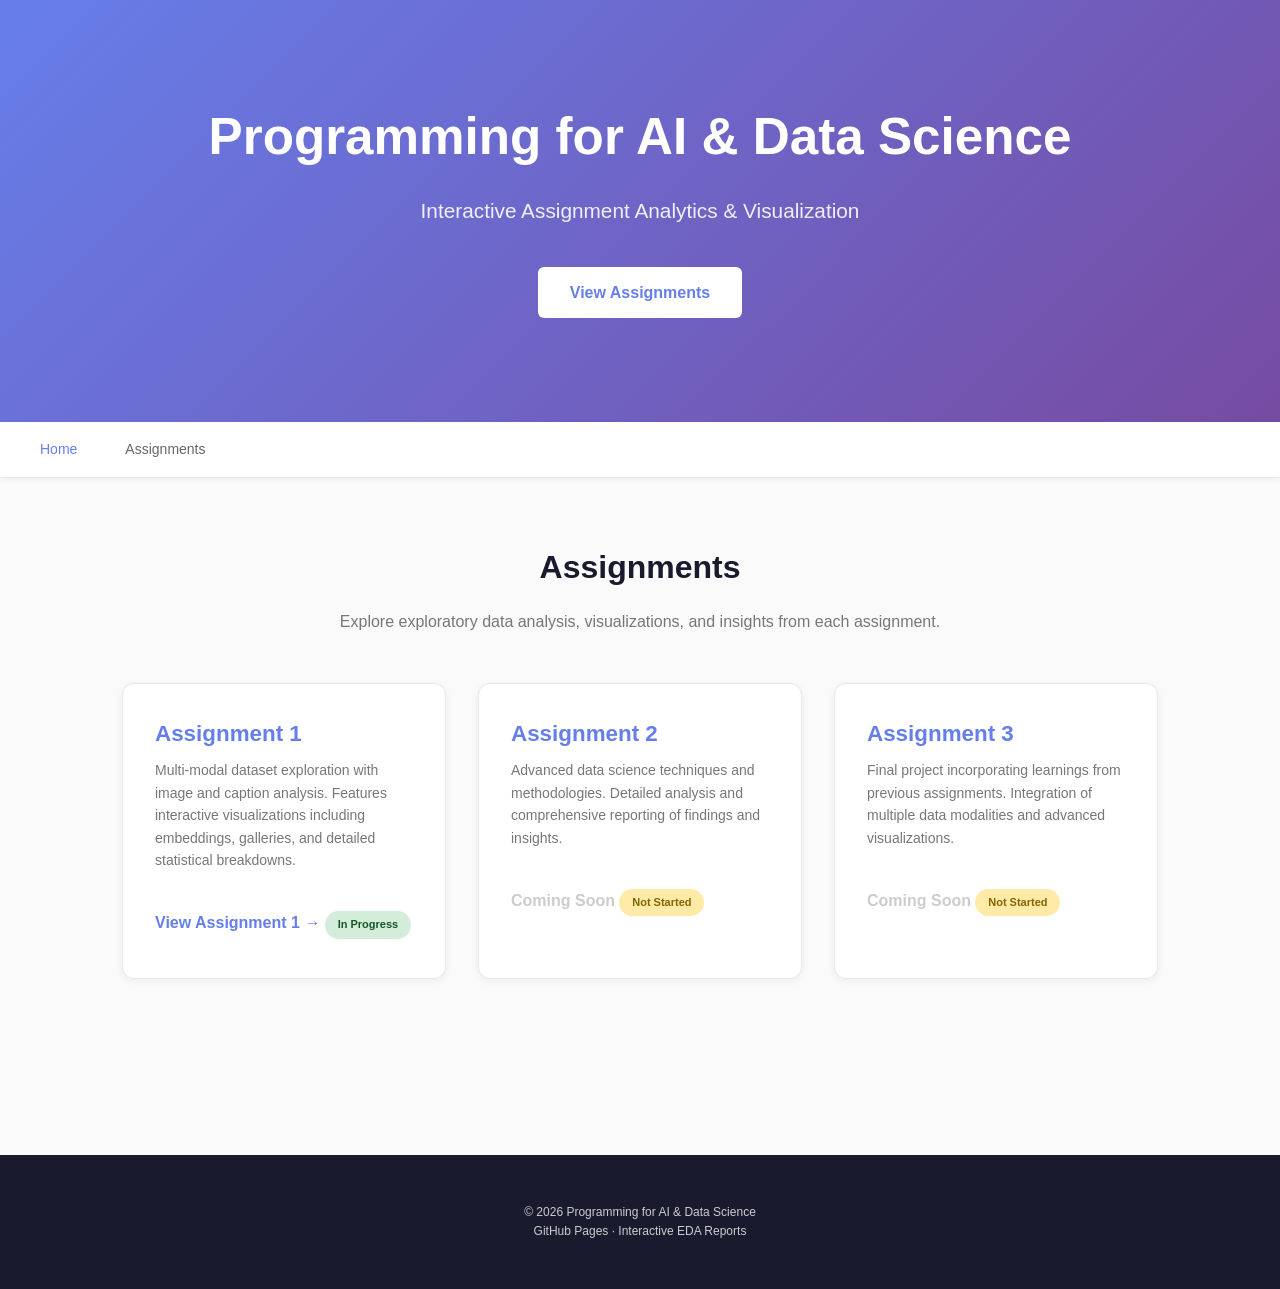
==== commit 13043792: "add: complete multimodal and tabular" ====
--- a/docs/index.html
+++ b/docs/index.html
@@ -134,7 +134,7 @@
     <div class="assignment-card">
       <h3>Assignment 1</h3>
       <p>Multi-modal dataset exploration with image and caption analysis. Features interactive visualizations including embeddings, galleries, and detailed statistical breakdowns.</p>
-      <a href="assignment1.html" class="assignment-link">View Assignment 1 →</a>
+      <a href="assignment-1/" class="assignment-link">View Assignment 1 →</a>
       <div class="status done">In Progress</div>
     </div>
 
@@ -157,7 +157,7 @@
 </section>
 
 <footer style="background: #1a1a2e; color: #ccc; padding: 3rem 2rem; text-align: center; margin-top: 4rem; font-size: 12px;">
-  <p>&copy; 2024 Programming for AI & Data Science</p>
+  <p>&copy; 2026 Programming for AI & Data Science</p>
   <p>GitHub Pages &middot; Interactive EDA Reports</p>
 </footer>
 
--- a/docs/assets/css/style.css
+++ b/docs/assets/css/style.css
@@ -139,7 +139,7 @@
   padding: 2rem;
   box-shadow: 0 1px 3px rgba(0, 0, 0, 0.06);
   margin-bottom: 2rem;
-  border: 1px solid #e8e8e8;
+  border: none;
 }
 
 .chart-wrap canvas {
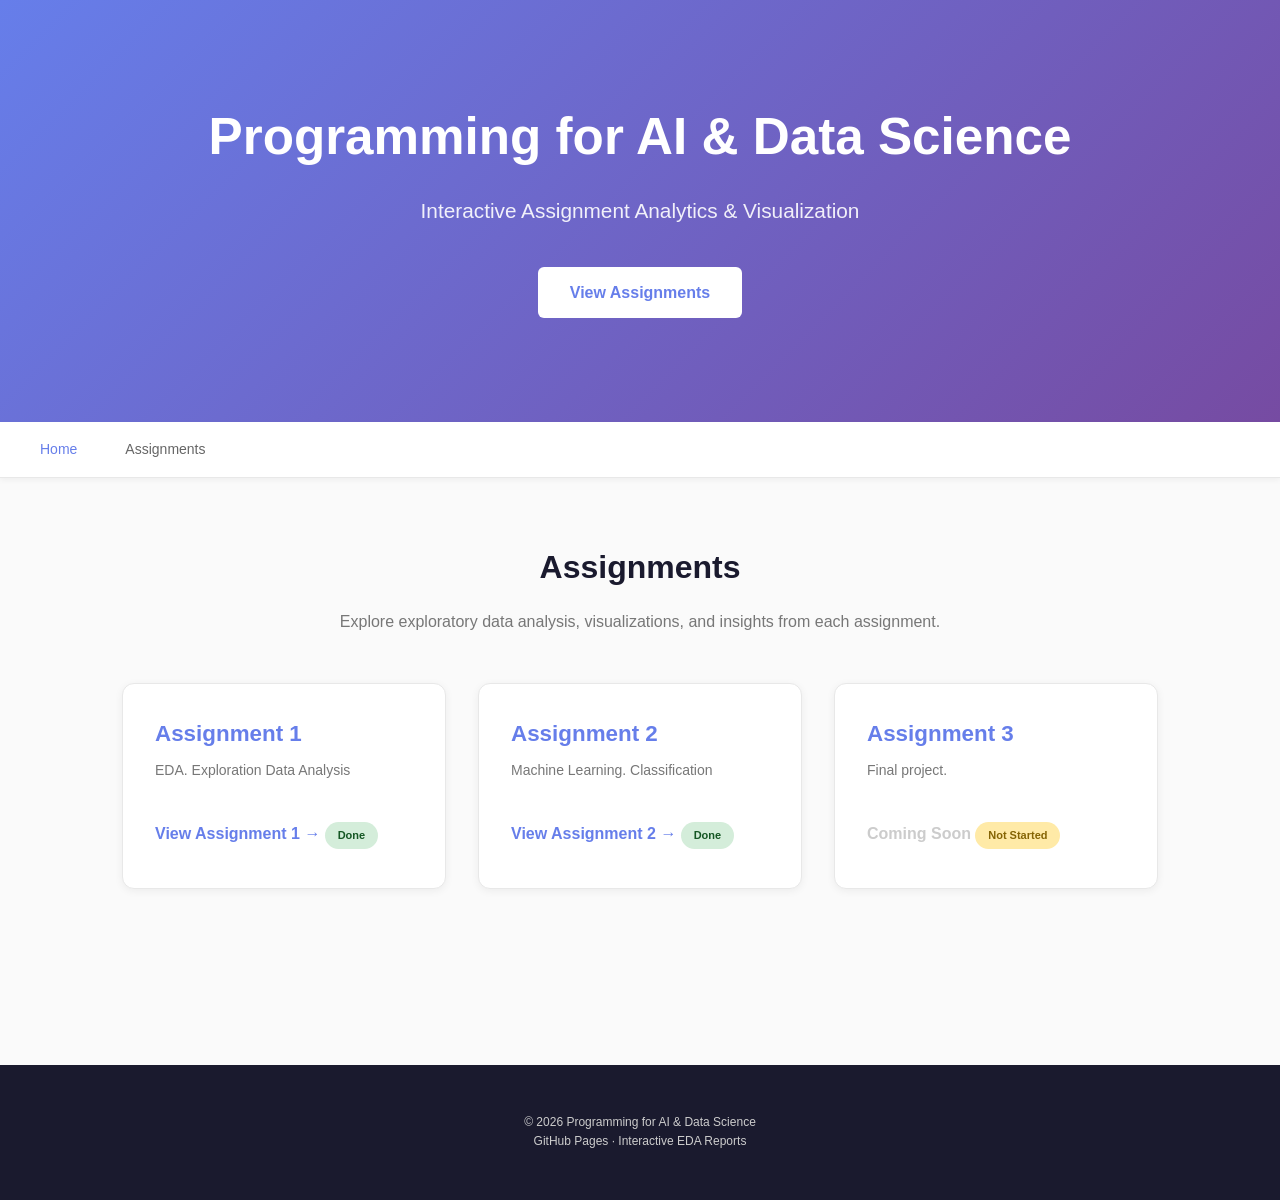
==== commit 7acdef70: "add: update github page assignment 2" ====
--- a/docs/index.html
+++ b/docs/index.html
@@ -133,23 +133,23 @@
     <!-- Assignment 1 -->
     <div class="assignment-card">
       <h3>Assignment 1</h3>
-      <p>Multi-modal dataset exploration with image and caption analysis. Features interactive visualizations including embeddings, galleries, and detailed statistical breakdowns.</p>
+      <p>EDA. Exploration Data Analysis</p>
       <a href="assignment-1/" class="assignment-link">View Assignment 1 →</a>
-      <div class="status done">In Progress</div>
+      <div class="status done">Done</div>
     </div>
 
     <!-- Assignment 2 -->
     <div class="assignment-card">
       <h3>Assignment 2</h3>
-      <p>Advanced data science techniques and methodologies. Detailed analysis and comprehensive reporting of findings and insights.</p>
-      <a href="#" class="assignment-link" style="color: #ccc; cursor: not-allowed; pointer-events: none;">Coming Soon</a>
-      <div class="status">Not Started</div>
+      <p>Machine Learning. Classification</p>
+      <a href="assignment-2/" class="assignment-link">View Assignment 2 →</a>
+      <div class="status done">Done</div>
     </div>
 
     <!-- Assignment 3 -->
     <div class="assignment-card">
       <h3>Assignment 3</h3>
-      <p>Final project incorporating learnings from previous assignments. Integration of multiple data modalities and advanced visualizations.</p>
+      <p>Final project.</p>
       <a href="#" class="assignment-link" style="color: #ccc; cursor: not-allowed; pointer-events: none;">Coming Soon</a>
       <div class="status">Not Started</div>
     </div>
